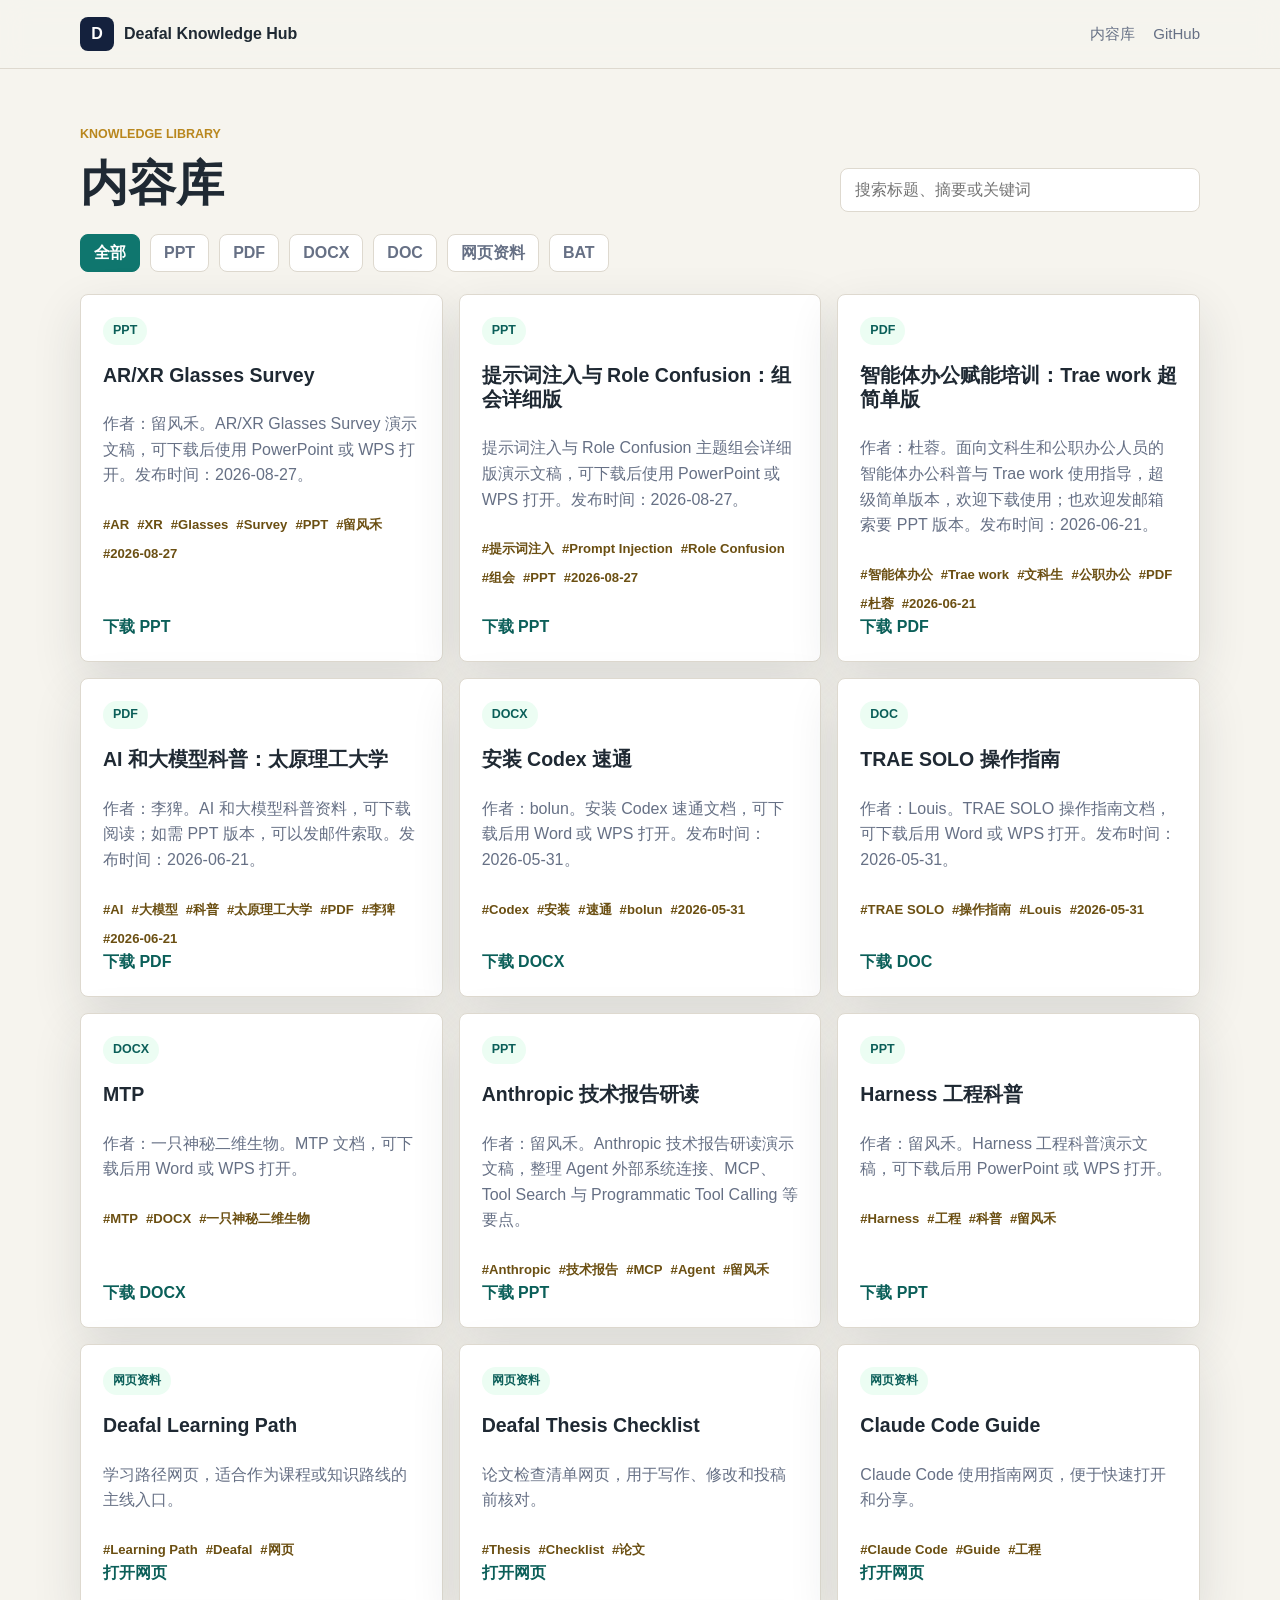
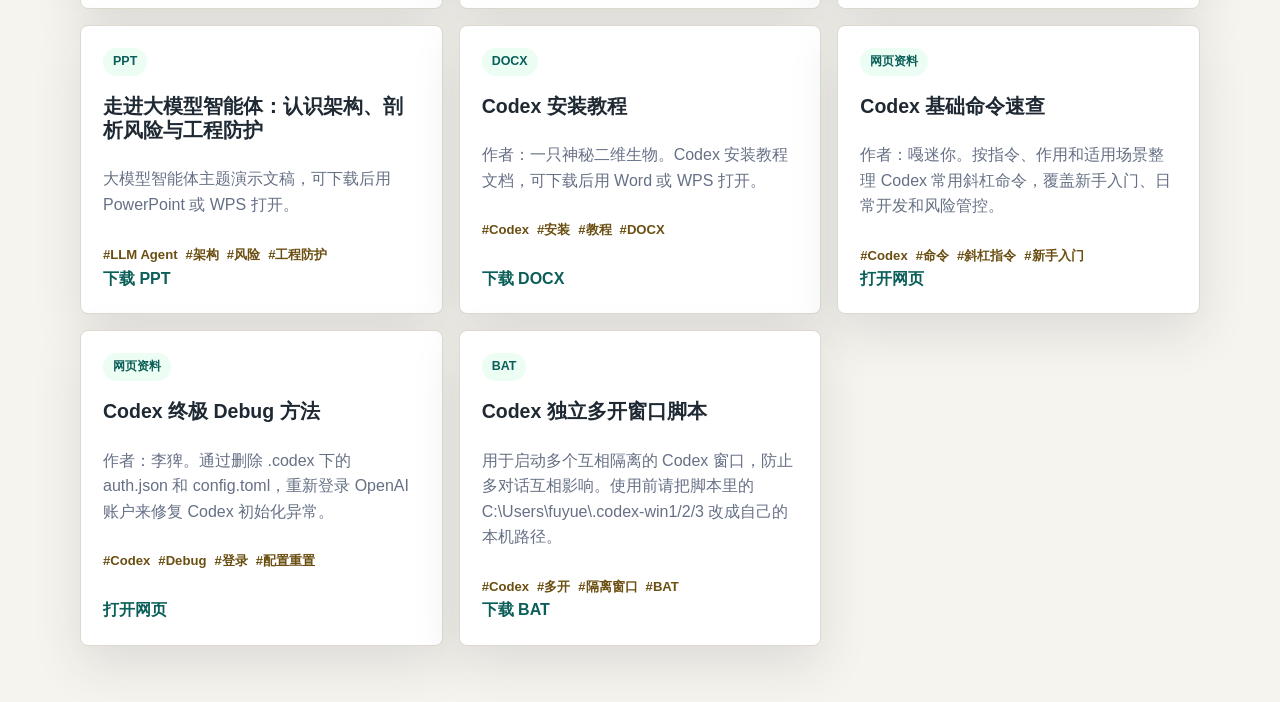
==== index.html @ 6861cbea "Publish AR XR glasses survey presentation" ====
<!doctype html>
<html lang="zh-CN">
  <head>
    <meta charset="utf-8" />
    <meta name="viewport" content="width=device-width, initial-scale=1" />
    <meta
      name="description"
      content="RONGDU Knowledge Hub: a lightweight knowledge publishing website for notes, guides, and research summaries."
    />
    <title>RONGDU Knowledge Hub</title>
    <link rel="stylesheet" href="./styles.css?v=20260827-ar-xr-glasses-survey" />
  </head>
  <body>
    <header class="site-header">
      <nav class="nav" aria-label="主导航">
        <a class="brand" href="#top" aria-label="返回首页">
          <span class="brand-mark">D</span>
          <span>Deafal Knowledge Hub</span>
        </a>
        <div class="nav-links">
          <a href="#articles">内容库</a>
          <a href="https://github.com/RONGDUGithub?tab=repositories" target="_blank" rel="noreferrer">GitHub</a>
        </div>
      </nav>
    </header>

    <main id="top">
      <section class="section articles-section" id="articles" aria-labelledby="articles-title">
        <div class="section-heading">
          <div>
            <p class="eyebrow">Knowledge Library</p>
            <h2 id="articles-title">内容库</h2>
          </div>
          <label class="search">
            <span class="visually-hidden">搜索内容</span>
            <input id="searchInput" type="search" placeholder="搜索标题、摘要或关键词" />
          </label>
        </div>

        <div class="filters" id="categoryFilters" aria-label="分类筛选"></div>
        <div class="article-grid" id="articleGrid"></div>
        <p class="empty-state" id="emptyState" hidden>没有找到匹配的内容。</p>
      </section>
    </main>

    <script src="./script.js?v=20260827-ar-xr-glasses-survey"></script>
  </body>
</html>
---- styles.css ----
:root {
  color-scheme: light;
  --bg: #f6f4ee;
  --surface: #ffffff;
  --text: #1f2933;
  --muted: #667085;
  --line: #ded9cf;
  --accent: #0f766e;
  --accent-strong: #0b5f59;
  --coral: #c8553d;
  --gold: #b9871e;
  --ink: #14213d;
  --shadow: 0 18px 50px rgba(31, 41, 51, 0.12);
}

* {
  box-sizing: border-box;
}

html {
  scroll-behavior: smooth;
}

body {
  margin: 0;
  background: var(--bg);
  color: var(--text);
  font-family:
    Inter, "Segoe UI", "Microsoft YaHei", "PingFang SC", Arial, sans-serif;
  line-height: 1.6;
}

a {
  color: inherit;
  text-decoration: none;
}

.site-header {
  position: sticky;
  top: 0;
  z-index: 10;
  background: rgba(246, 244, 238, 0.9);
  border-bottom: 1px solid var(--line);
  backdrop-filter: blur(14px);
}

.auth-locked {
  overflow: hidden;
}

.auth-locked .site-header,
.auth-locked main,
.auth-locked .footer {
  display: none;
}

.auth-screen {
  position: fixed;
  inset: 0;
  z-index: 50;
  display: grid;
  place-items: center;
  min-height: 100vh;
  padding: 24px;
  background:
    linear-gradient(90deg, rgba(10, 24, 38, 0.84), rgba(10, 24, 38, 0.42)),
    url("https://images.unsplash.com/photo-1516321318423-f06f85e504b3?auto=format&fit=crop&w=1800&q=80");
  background-position: center;
  background-size: cover;
}

.auth-screen[hidden] {
  display: none;
}

.auth-card {
  width: min(440px, 100%);
  padding: 30px;
  background: rgba(255, 255, 255, 0.96);
  border: 1px solid rgba(255, 255, 255, 0.7);
  border-radius: 8px;
  box-shadow: var(--shadow);
}

.auth-card h1 {
  margin: 10px 0;
  color: var(--ink);
  font-size: 2rem;
  line-height: 1.1;
}

.auth-card p {
  color: var(--muted);
}

.auth-card label {
  display: grid;
  gap: 8px;
  margin: 22px 0 16px;
  color: var(--text);
  font-weight: 800;
}

.auth-card input {
  min-height: 46px;
  border: 1px solid var(--line);
  border-radius: 8px;
  padding: 0 12px;
  font: inherit;
}

.auth-card .button {
  width: 100%;
  border: 0;
  cursor: pointer;
  font: inherit;
}

.auth-error {
  margin: 12px 0 0;
  color: #b42318;
  font-weight: 800;
}

.nav {
  display: flex;
  align-items: center;
  justify-content: space-between;
  width: min(1120px, calc(100% - 40px));
  min-height: 68px;
  margin: 0 auto;
  gap: 20px;
}

.brand {
  display: inline-flex;
  align-items: center;
  gap: 10px;
  font-weight: 800;
}

.brand-mark {
  display: grid;
  place-items: center;
  width: 34px;
  height: 34px;
  background: var(--ink);
  color: white;
  border-radius: 8px;
}

.nav-links {
  display: flex;
  align-items: center;
  gap: 18px;
  color: var(--muted);
  font-size: 0.94rem;
}

.nav-links a:hover {
  color: var(--accent-strong);
}

.link-button {
  border: 0;
  background: transparent;
  color: var(--muted);
  cursor: pointer;
  font: inherit;
  padding: 0;
}

.link-button:hover {
  color: var(--accent-strong);
}

.eyebrow {
  margin: 0 0 12px;
  color: var(--gold);
  font-size: 0.78rem;
  font-weight: 800;
  letter-spacing: 0;
  text-transform: uppercase;
}

.button {
  display: inline-flex;
  align-items: center;
  justify-content: center;
  min-height: 46px;
  padding: 0 18px;
  border: 1px solid transparent;
  border-radius: 8px;
  font-weight: 800;
}

.button.primary {
  background: var(--accent);
  color: white;
}

.button.secondary {
  border-color: rgba(255, 255, 255, 0.6);
  color: white;
}

.section {
  width: min(1120px, calc(100% - 40px));
  margin: 0 auto;
  padding: 56px 0;
}

h2 {
  margin: 0;
  font-size: clamp(1.7rem, 4vw, 3rem);
  line-height: 1.14;
}

h3 {
  margin: 8px 0 8px;
  font-size: 1.08rem;
}

.article-card,
.steps li {
  background: var(--surface);
  border: 1px solid var(--line);
  border-radius: 8px;
  box-shadow: var(--shadow);
}

.article-card p,
.steps span {
  color: var(--muted);
}

.metric {
  color: var(--coral);
  font-weight: 900;
}

.section-heading {
  display: flex;
  align-items: end;
  justify-content: space-between;
  gap: 20px;
  margin-bottom: 22px;
}

.search {
  width: min(360px, 100%);
}

.search input {
  width: 100%;
  min-height: 44px;
  border: 1px solid var(--line);
  border-radius: 8px;
  padding: 0 14px;
  color: var(--text);
  font: inherit;
}

.filters {
  display: flex;
  flex-wrap: wrap;
  gap: 10px;
  margin-bottom: 22px;
}

.filter-button {
  min-height: 38px;
  border: 1px solid var(--line);
  border-radius: 8px;
  padding: 0 13px;
  background: var(--surface);
  color: var(--muted);
  cursor: pointer;
  font: inherit;
  font-weight: 750;
}

.filter-button.active {
  background: var(--accent);
  border-color: var(--accent);
  color: white;
}

.article-grid {
  display: grid;
  grid-template-columns: repeat(3, minmax(0, 1fr));
  gap: 16px;
}

.article-card {
  display: flex;
  min-height: 260px;
  flex-direction: column;
  padding: 22px;
}

.article-card .category {
  width: fit-content;
  border-radius: 999px;
  background: #ecfdf3;
  color: var(--accent-strong);
  padding: 4px 10px;
  font-size: 0.78rem;
  font-weight: 850;
}

.article-card h3 {
  margin-top: 18px;
  font-size: 1.22rem;
  line-height: 1.25;
}

.article-card p {
  margin-bottom: 18px;
}

.article-card a {
  margin-top: auto;
  color: var(--accent-strong);
  font-weight: 850;
}

.tags {
  display: flex;
  flex-wrap: wrap;
  gap: 8px;
  margin-top: 8px;
}

.tag {
  color: #6b4f12;
  font-size: 0.82rem;
  font-weight: 750;
}

.empty-state {
  margin: 24px 0 0;
  color: var(--muted);
}

.visually-hidden {
  position: absolute;
  width: 1px;
  height: 1px;
  padding: 0;
  margin: -1px;
  overflow: hidden;
  clip: rect(0, 0, 0, 0);
  white-space: nowrap;
  border: 0;
}

@media (max-width: 840px) {
  .nav,
  .section,
  .footer {
    width: min(100% - 28px, 1120px);
  }

  .nav {
    align-items: flex-start;
    flex-direction: column;
    padding: 14px 0;
  }

  .nav-links {
    width: 100%;
    justify-content: space-between;
  }

  .section-heading {
    grid-template-columns: 1fr;
  }

  .section-heading {
    display: grid;
    align-items: start;
  }

  .article-grid {
    grid-template-columns: 1fr;
  }
}
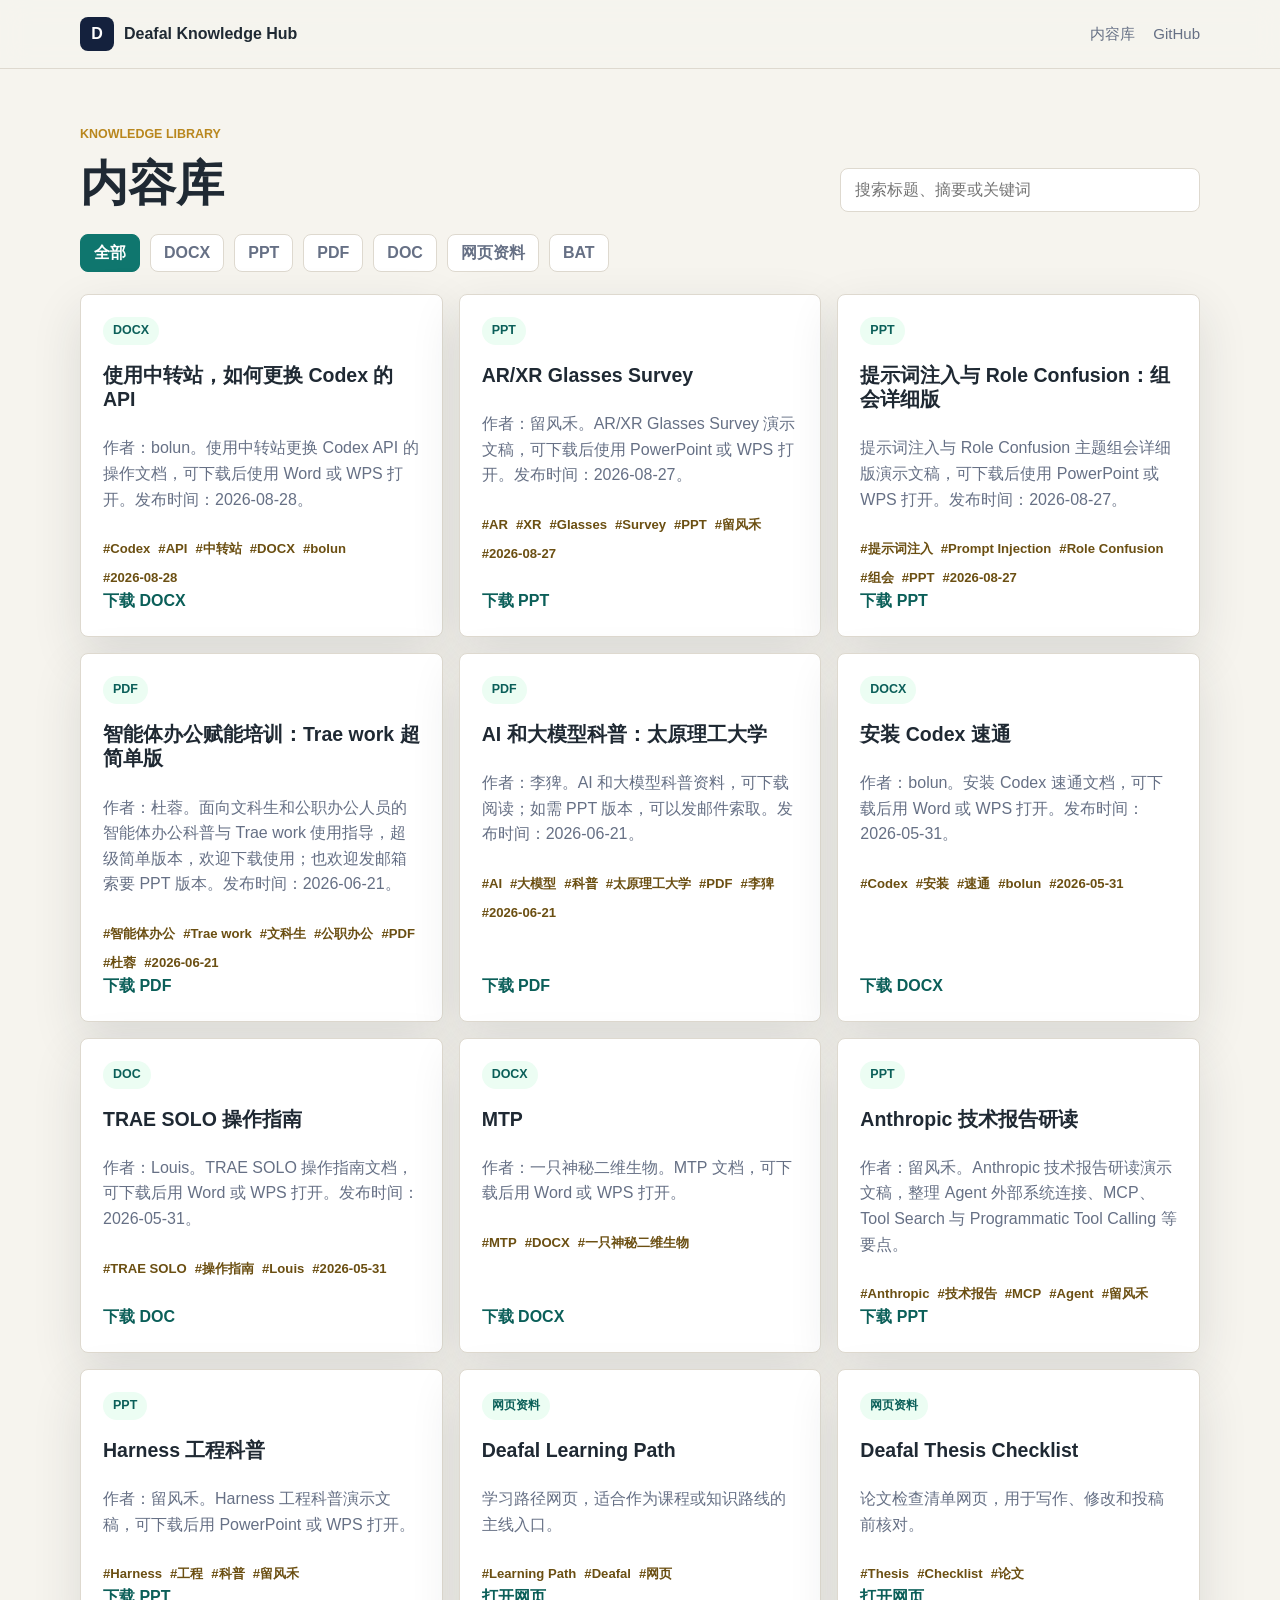
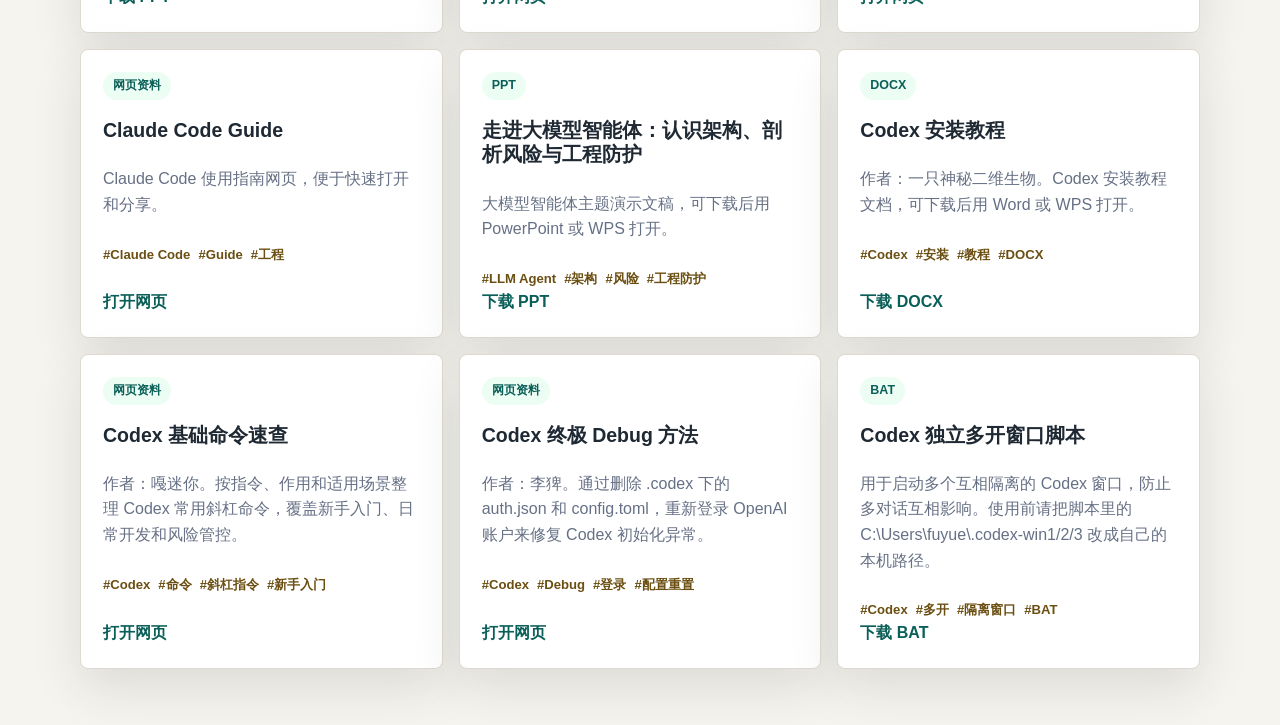
==== commit 26d38df6: "Publish Codex API relay guide" ====
--- a/index.html
+++ b/index.html
@@ -8,7 +8,7 @@
       content="RONGDU Knowledge Hub: a lightweight knowledge publishing website for notes, guides, and research summaries."
     />
     <title>RONGDU Knowledge Hub</title>
-    <link rel="stylesheet" href="./styles.css?v=20260827-ar-xr-glasses-survey" />
+    <link rel="stylesheet" href="./styles.css?v=20260828-codex-api-relay-docx" />
   </head>
   <body>
     <header class="site-header">
@@ -43,6 +43,6 @@
       </section>
     </main>
 
-    <script src="./script.js?v=20260827-ar-xr-glasses-survey"></script>
+    <script src="./script.js?v=20260828-codex-api-relay-docx"></script>
   </body>
 </html>
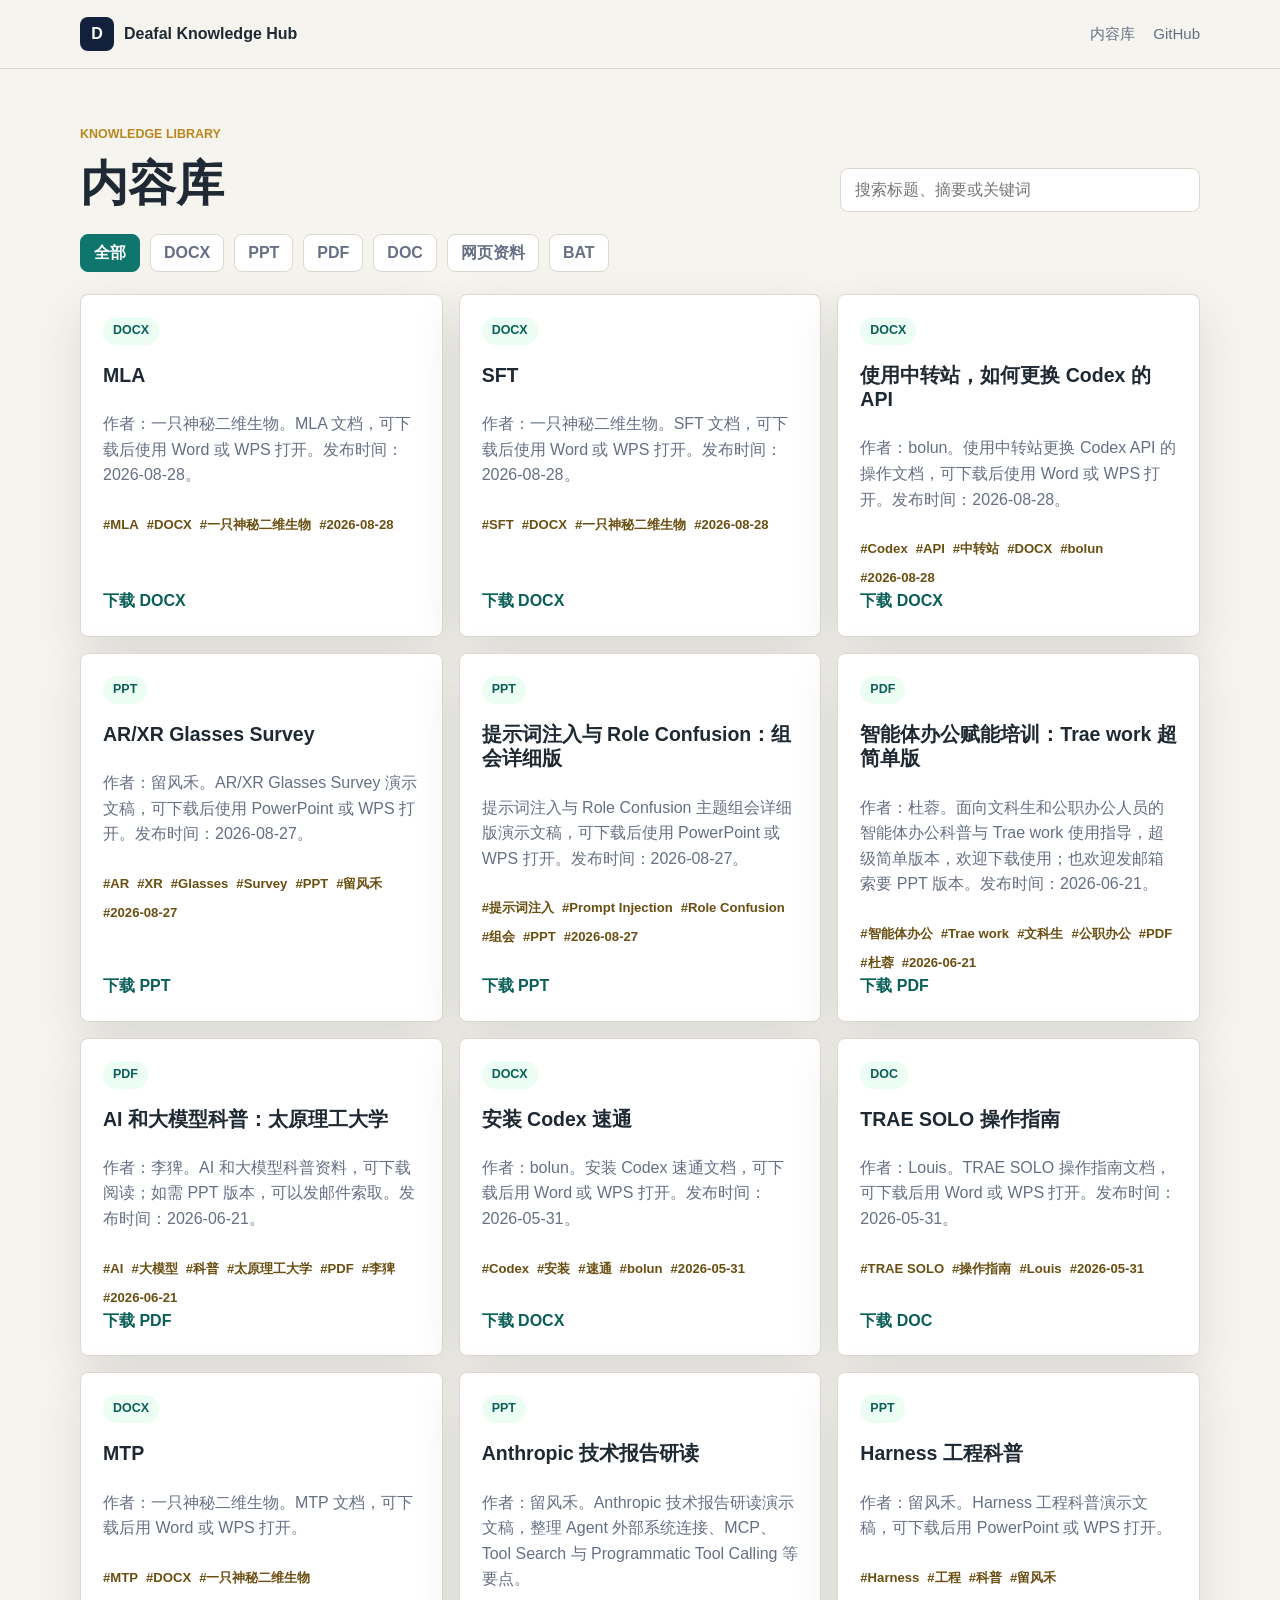
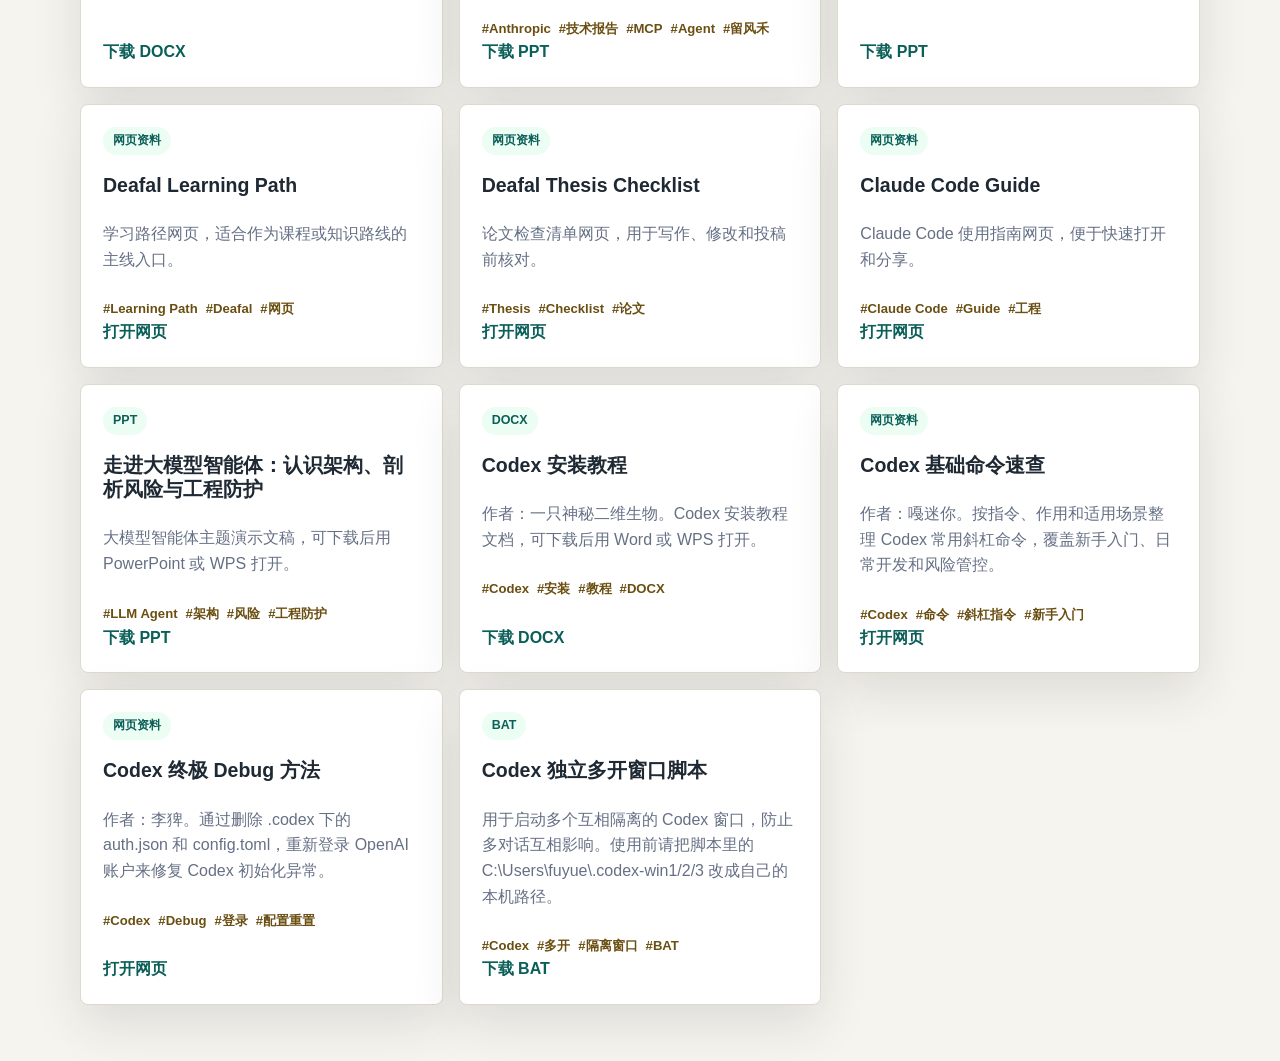
==== commit 51b8f86b: "Publish MLA and SFT documents" ====
--- a/index.html
+++ b/index.html
@@ -8,7 +8,7 @@
       content="RONGDU Knowledge Hub: a lightweight knowledge publishing website for notes, guides, and research summaries."
     />
     <title>RONGDU Knowledge Hub</title>
-    <link rel="stylesheet" href="./styles.css?v=20260828-codex-api-relay-docx" />
+    <link rel="stylesheet" href="./styles.css?v=20260828-mla-sft-docx" />
   </head>
   <body>
     <header class="site-header">
@@ -43,6 +43,6 @@
       </section>
     </main>
 
-    <script src="./script.js?v=20260828-codex-api-relay-docx"></script>
+    <script src="./script.js?v=20260828-mla-sft-docx"></script>
   </body>
 </html>
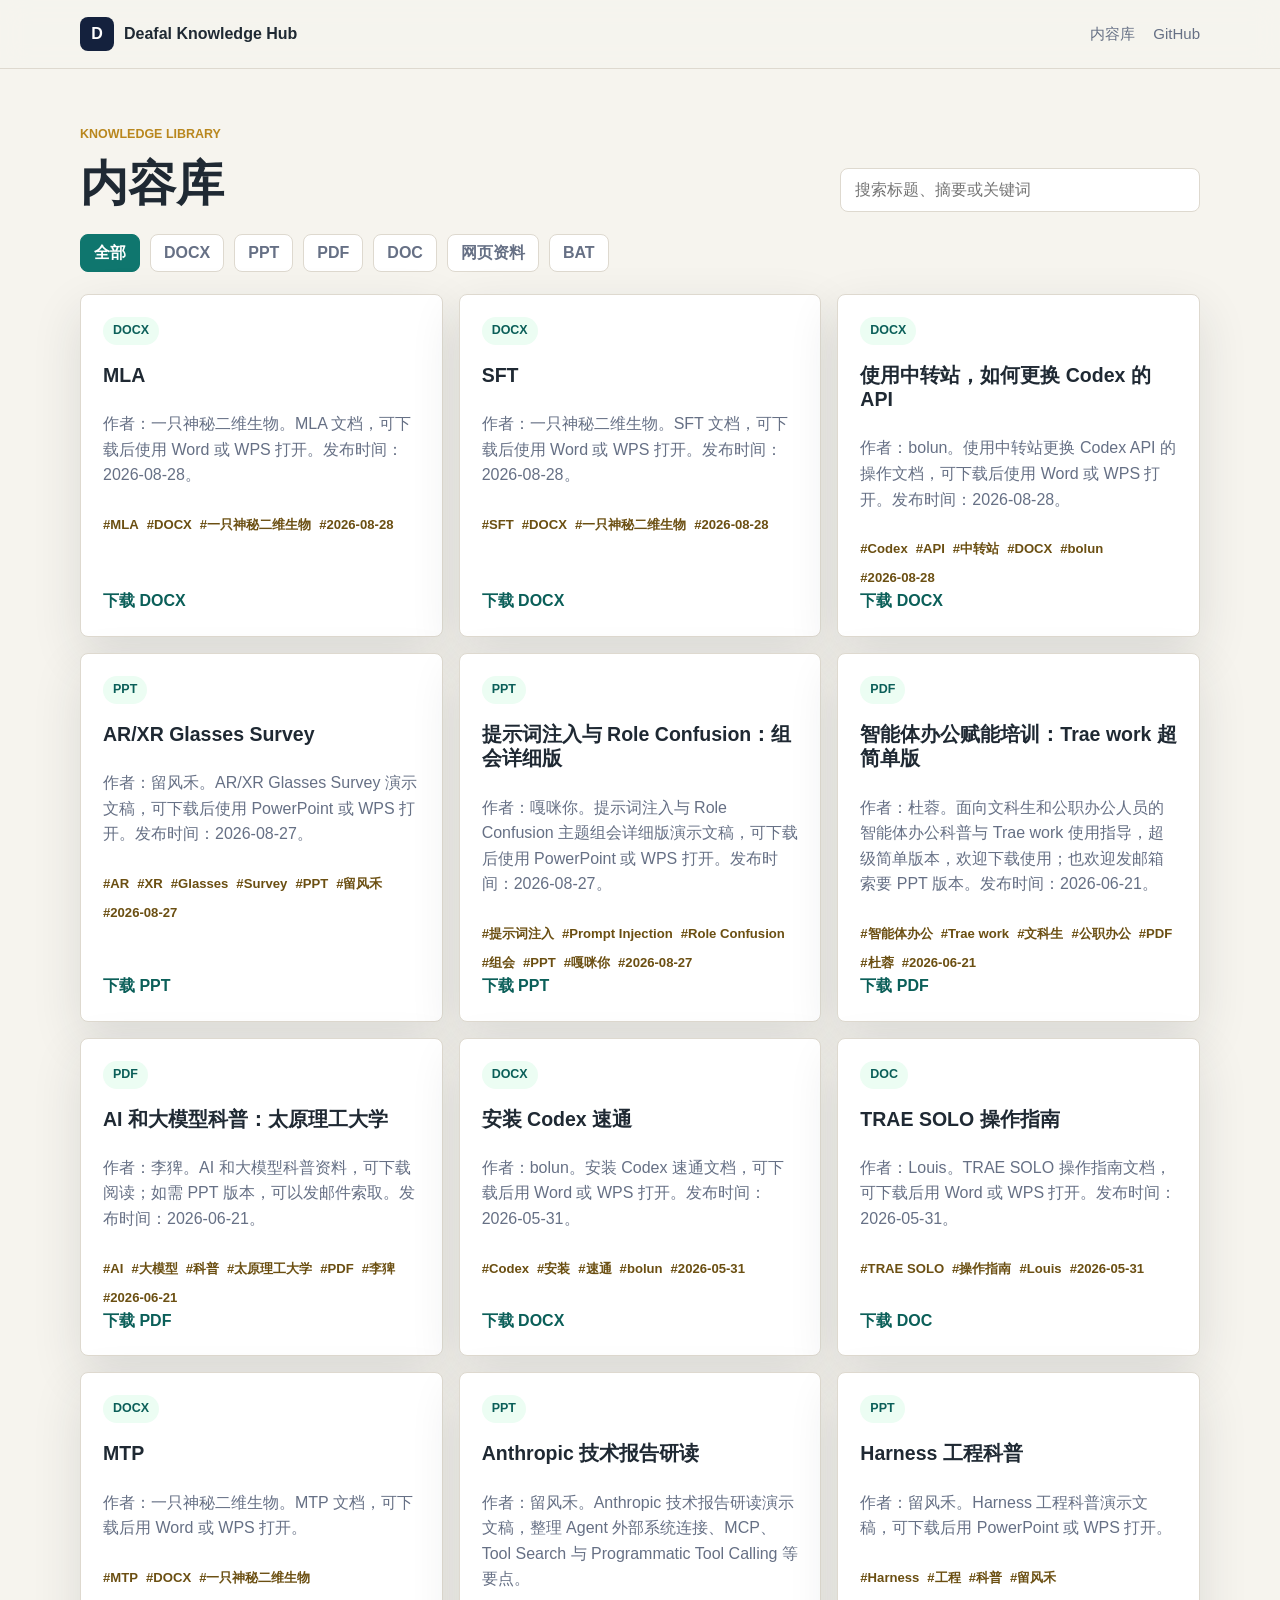
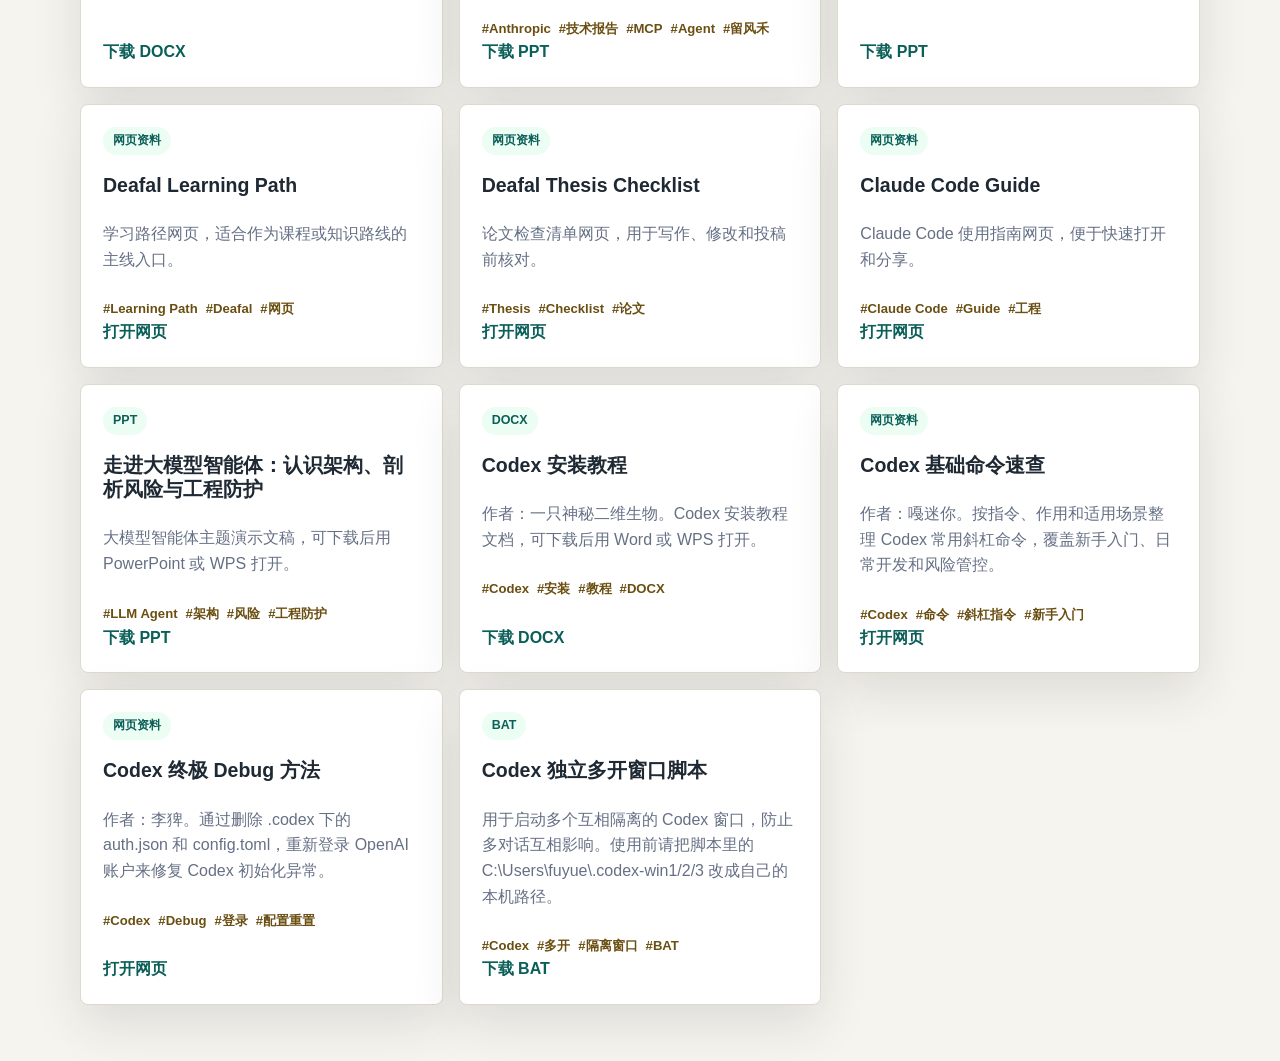
==== commit 23389d7e: "Add author to prompt injection presentation" ====
--- a/index.html
+++ b/index.html
@@ -8,7 +8,7 @@
       content="RONGDU Knowledge Hub: a lightweight knowledge publishing website for notes, guides, and research summaries."
     />
     <title>RONGDU Knowledge Hub</title>
-    <link rel="stylesheet" href="./styles.css?v=20260828-mla-sft-docx" />
+    <link rel="stylesheet" href="./styles.css?v=20260828-prompt-injection-author" />
   </head>
   <body>
     <header class="site-header">
@@ -43,6 +43,6 @@
       </section>
     </main>
 
-    <script src="./script.js?v=20260828-mla-sft-docx"></script>
+    <script src="./script.js?v=20260828-prompt-injection-author"></script>
   </body>
 </html>
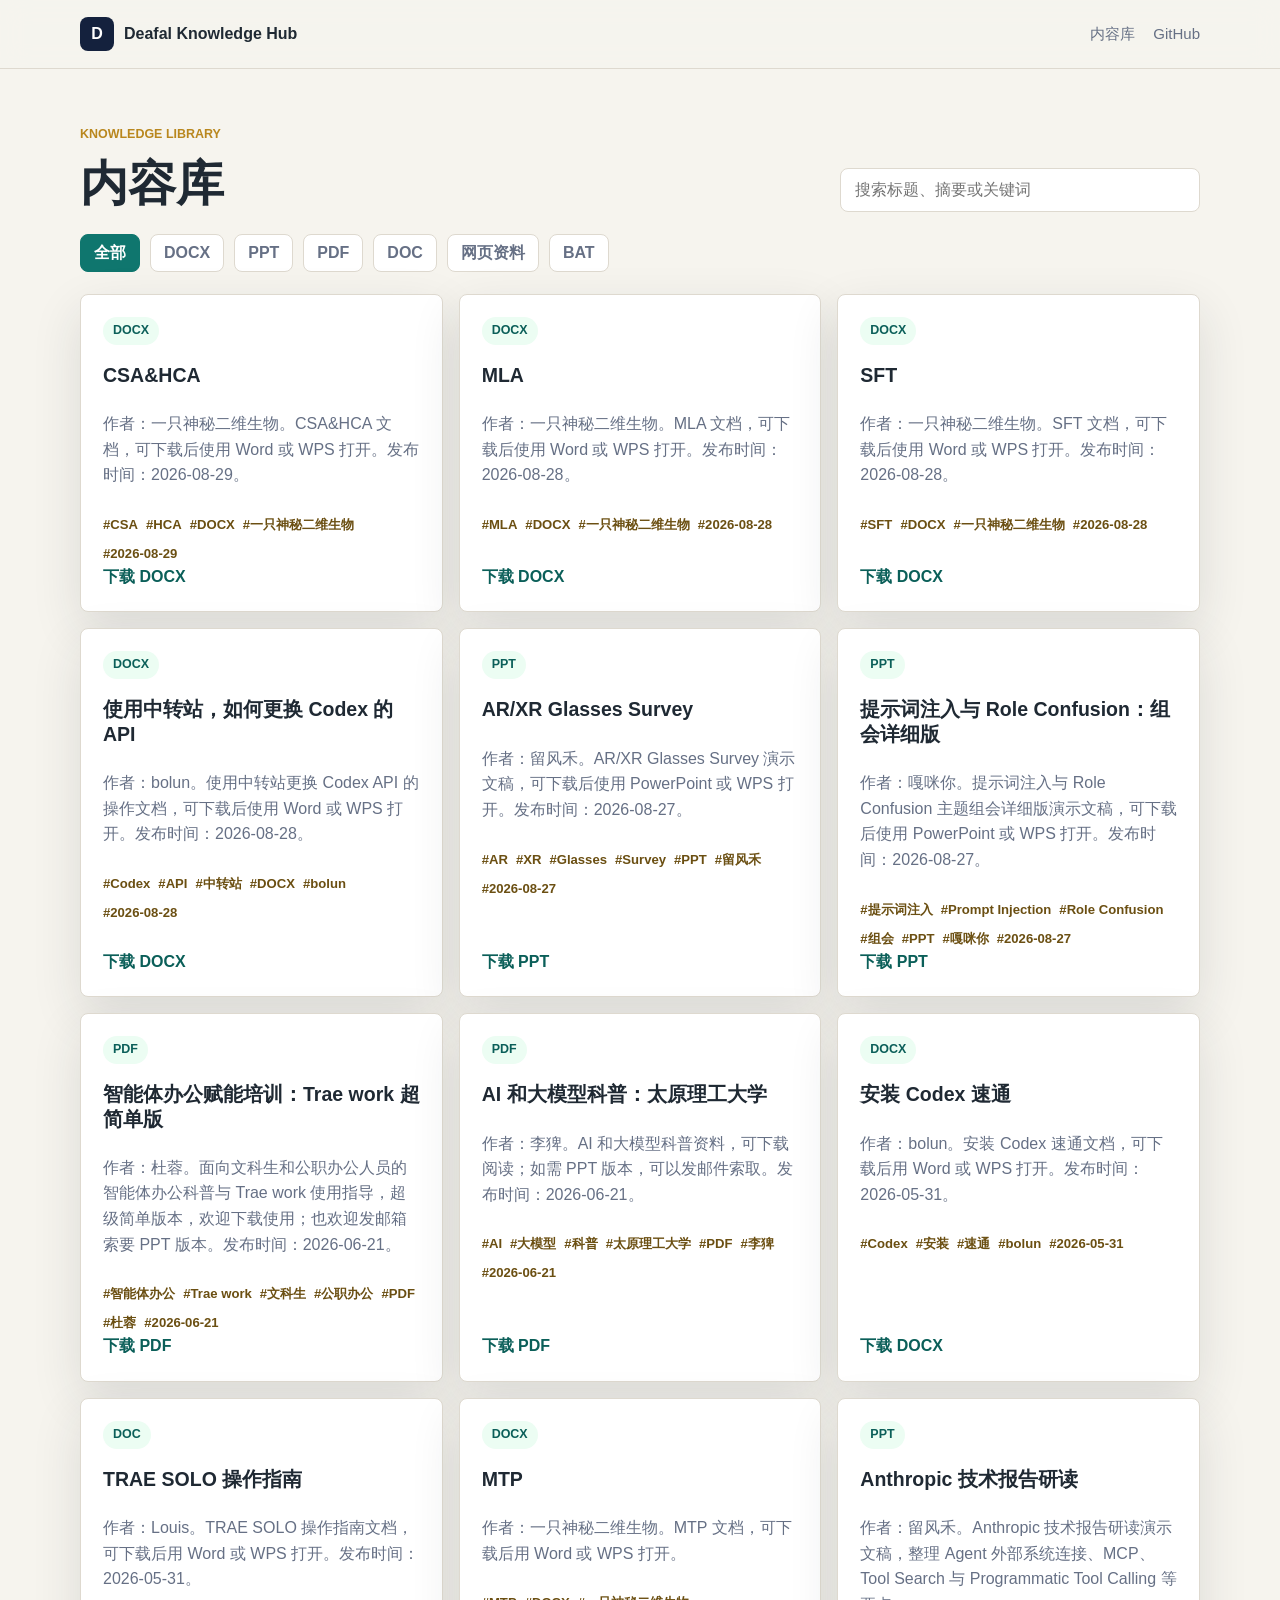
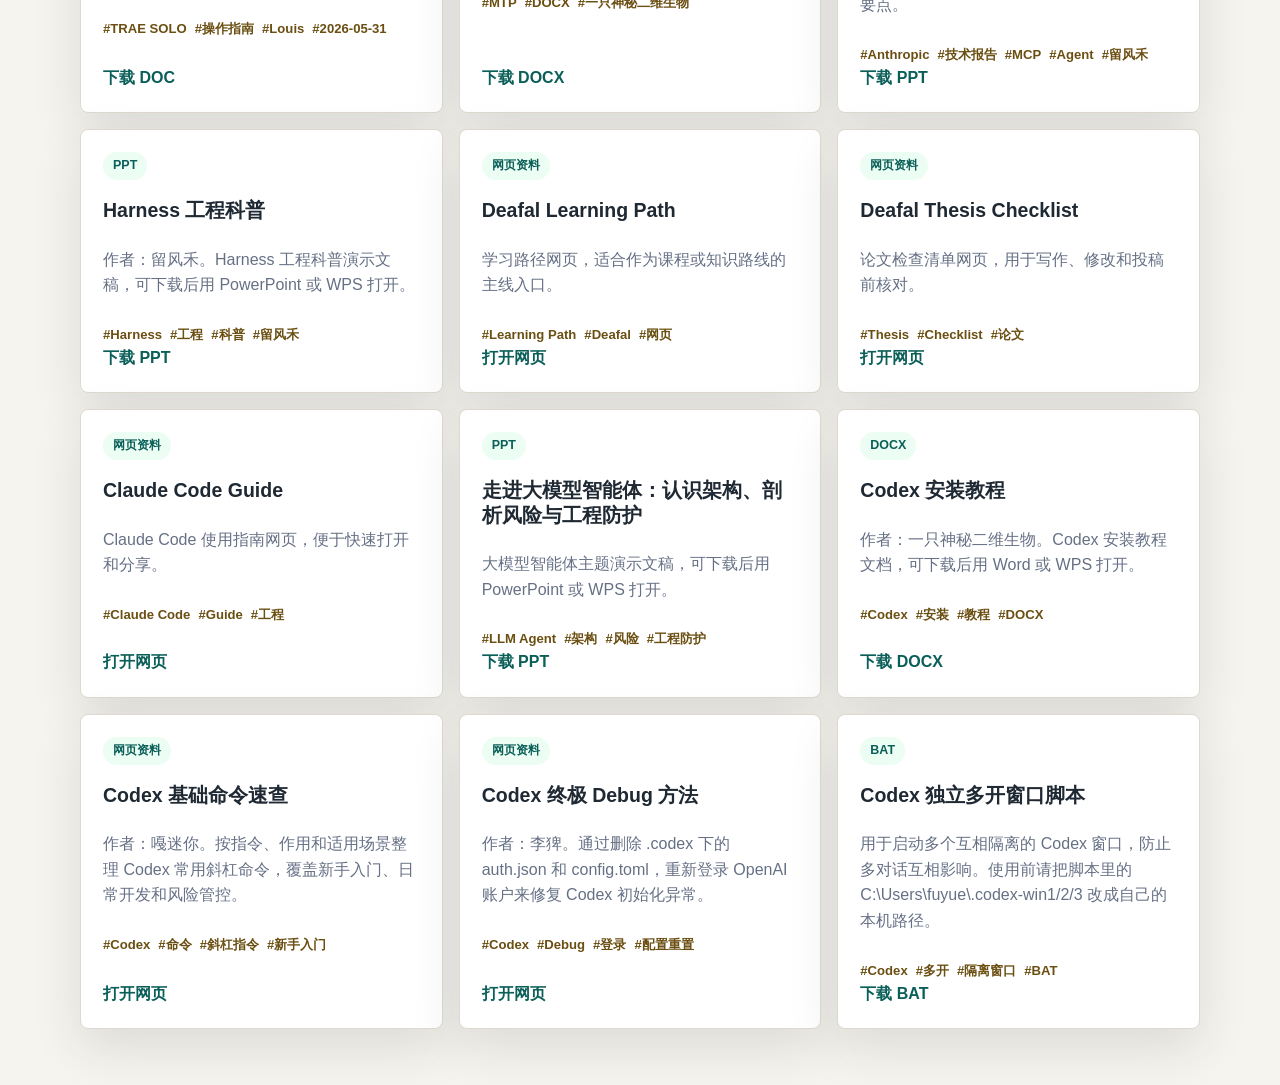
==== commit b5bb1930: "Publish CSA HCA document" ====
--- a/index.html
+++ b/index.html
@@ -8,7 +8,7 @@
       content="RONGDU Knowledge Hub: a lightweight knowledge publishing website for notes, guides, and research summaries."
     />
     <title>RONGDU Knowledge Hub</title>
-    <link rel="stylesheet" href="./styles.css?v=20260828-prompt-injection-author" />
+    <link rel="stylesheet" href="./styles.css?v=20260829-csa-hca-docx" />
   </head>
   <body>
     <header class="site-header">
@@ -43,6 +43,6 @@
       </section>
     </main>
 
-    <script src="./script.js?v=20260828-prompt-injection-author"></script>
+    <script src="./script.js?v=20260829-csa-hca-docx"></script>
   </body>
 </html>
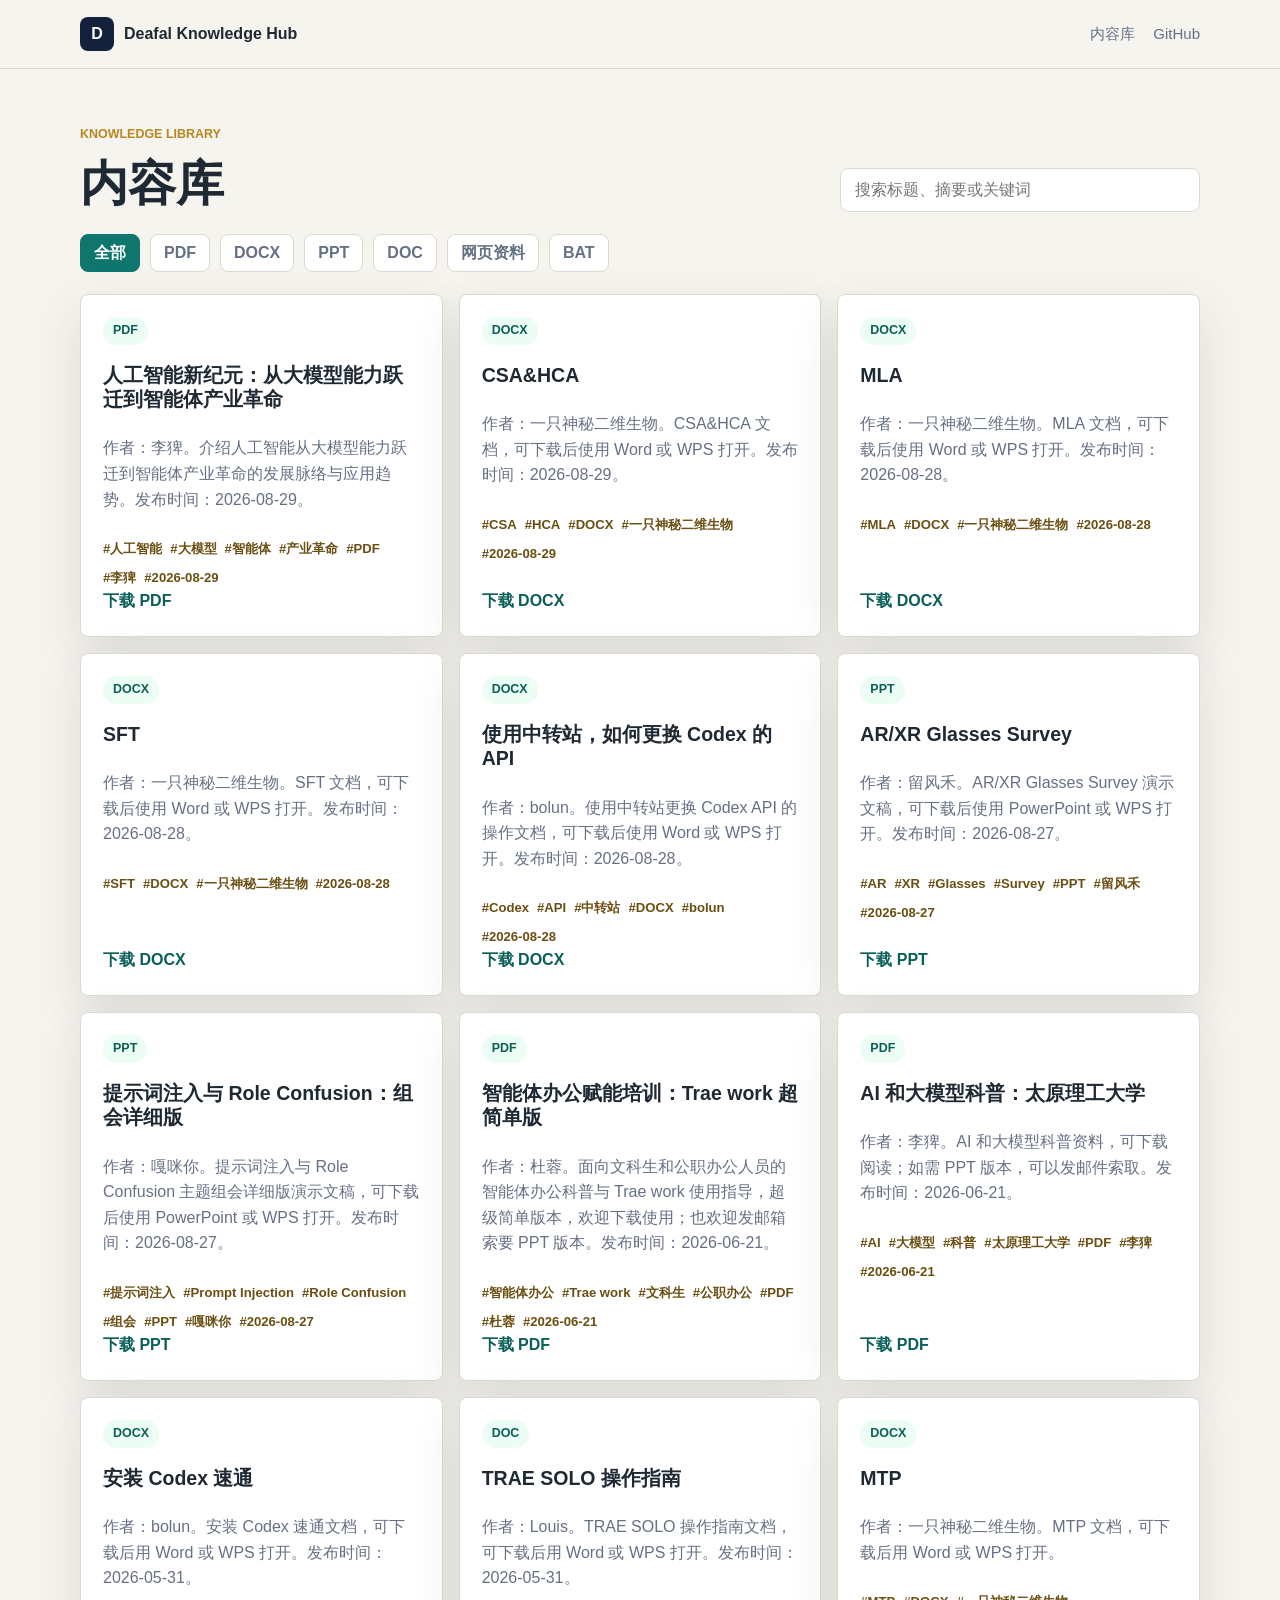
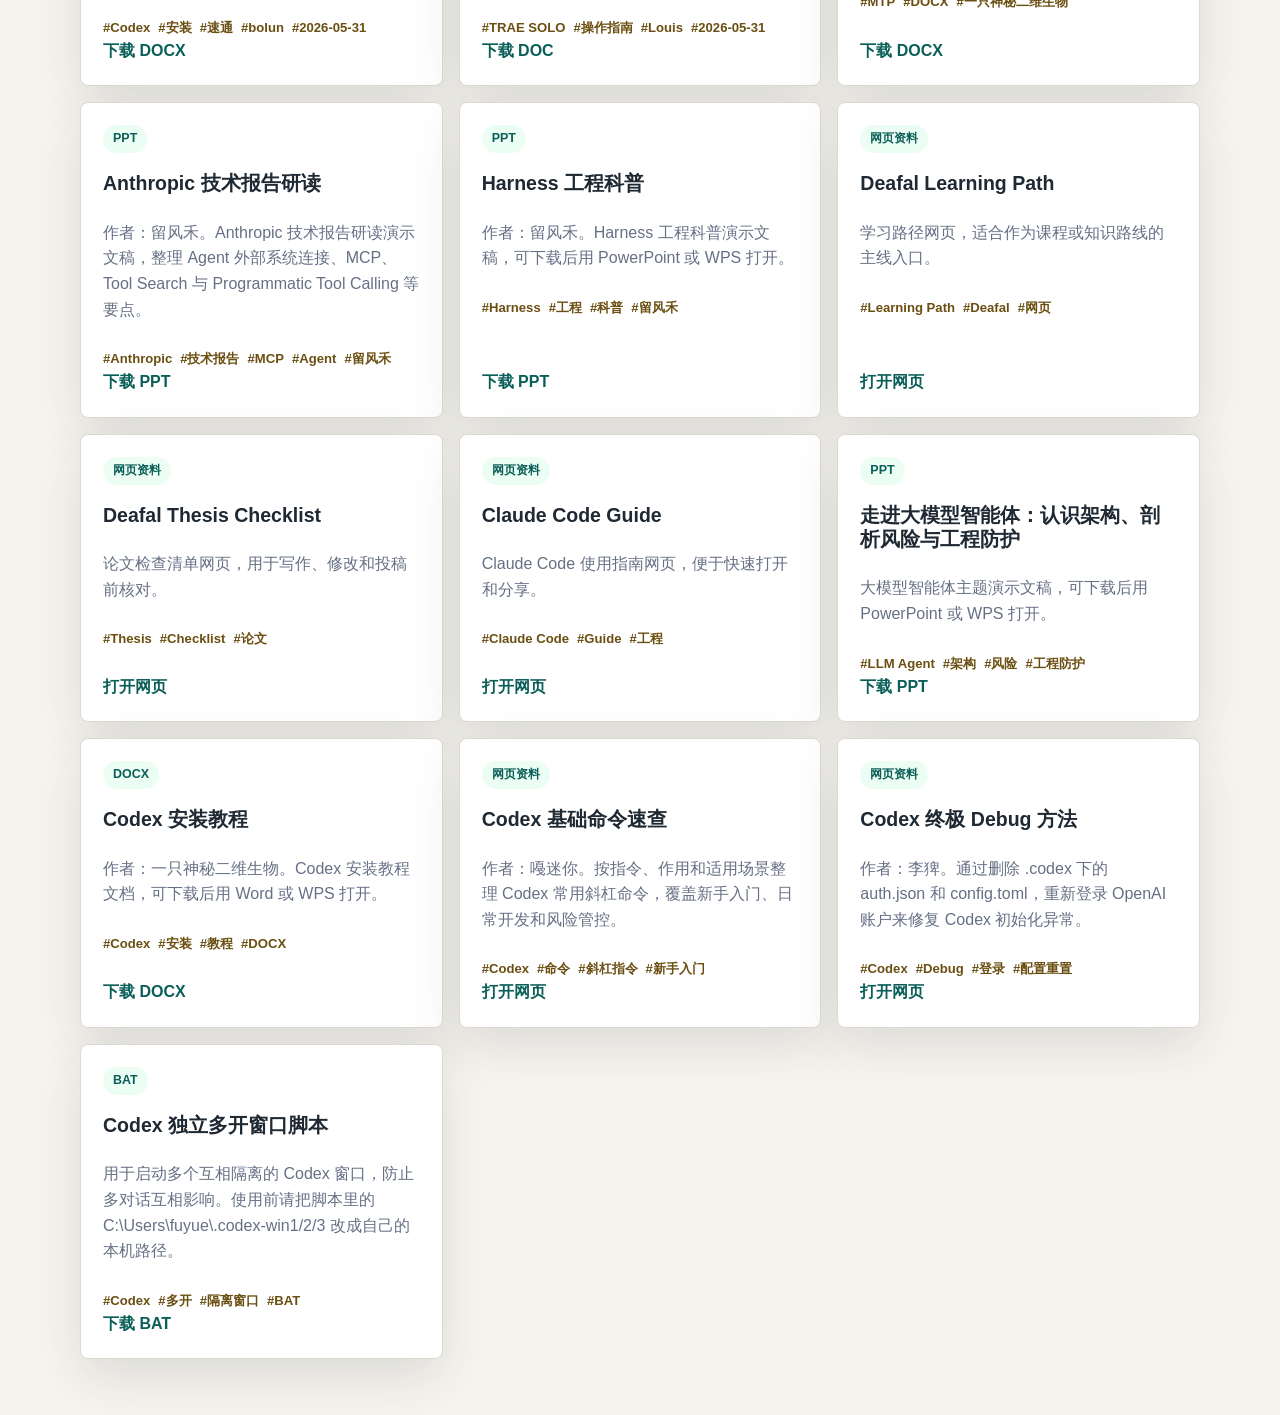
==== commit c85f9506: "Publish AI new era presentation PDF" ====
--- a/index.html
+++ b/index.html
@@ -8,7 +8,7 @@
       content="RONGDU Knowledge Hub: a lightweight knowledge publishing website for notes, guides, and research summaries."
     />
     <title>RONGDU Knowledge Hub</title>
-    <link rel="stylesheet" href="./styles.css?v=20260829-csa-hca-docx" />
+    <link rel="stylesheet" href="./styles.css?v=20260829-ai-new-era-pdf" />
   </head>
   <body>
     <header class="site-header">
@@ -43,6 +43,6 @@
       </section>
     </main>
 
-    <script src="./script.js?v=20260829-csa-hca-docx"></script>
+    <script src="./script.js?v=20260829-ai-new-era-pdf"></script>
   </body>
 </html>
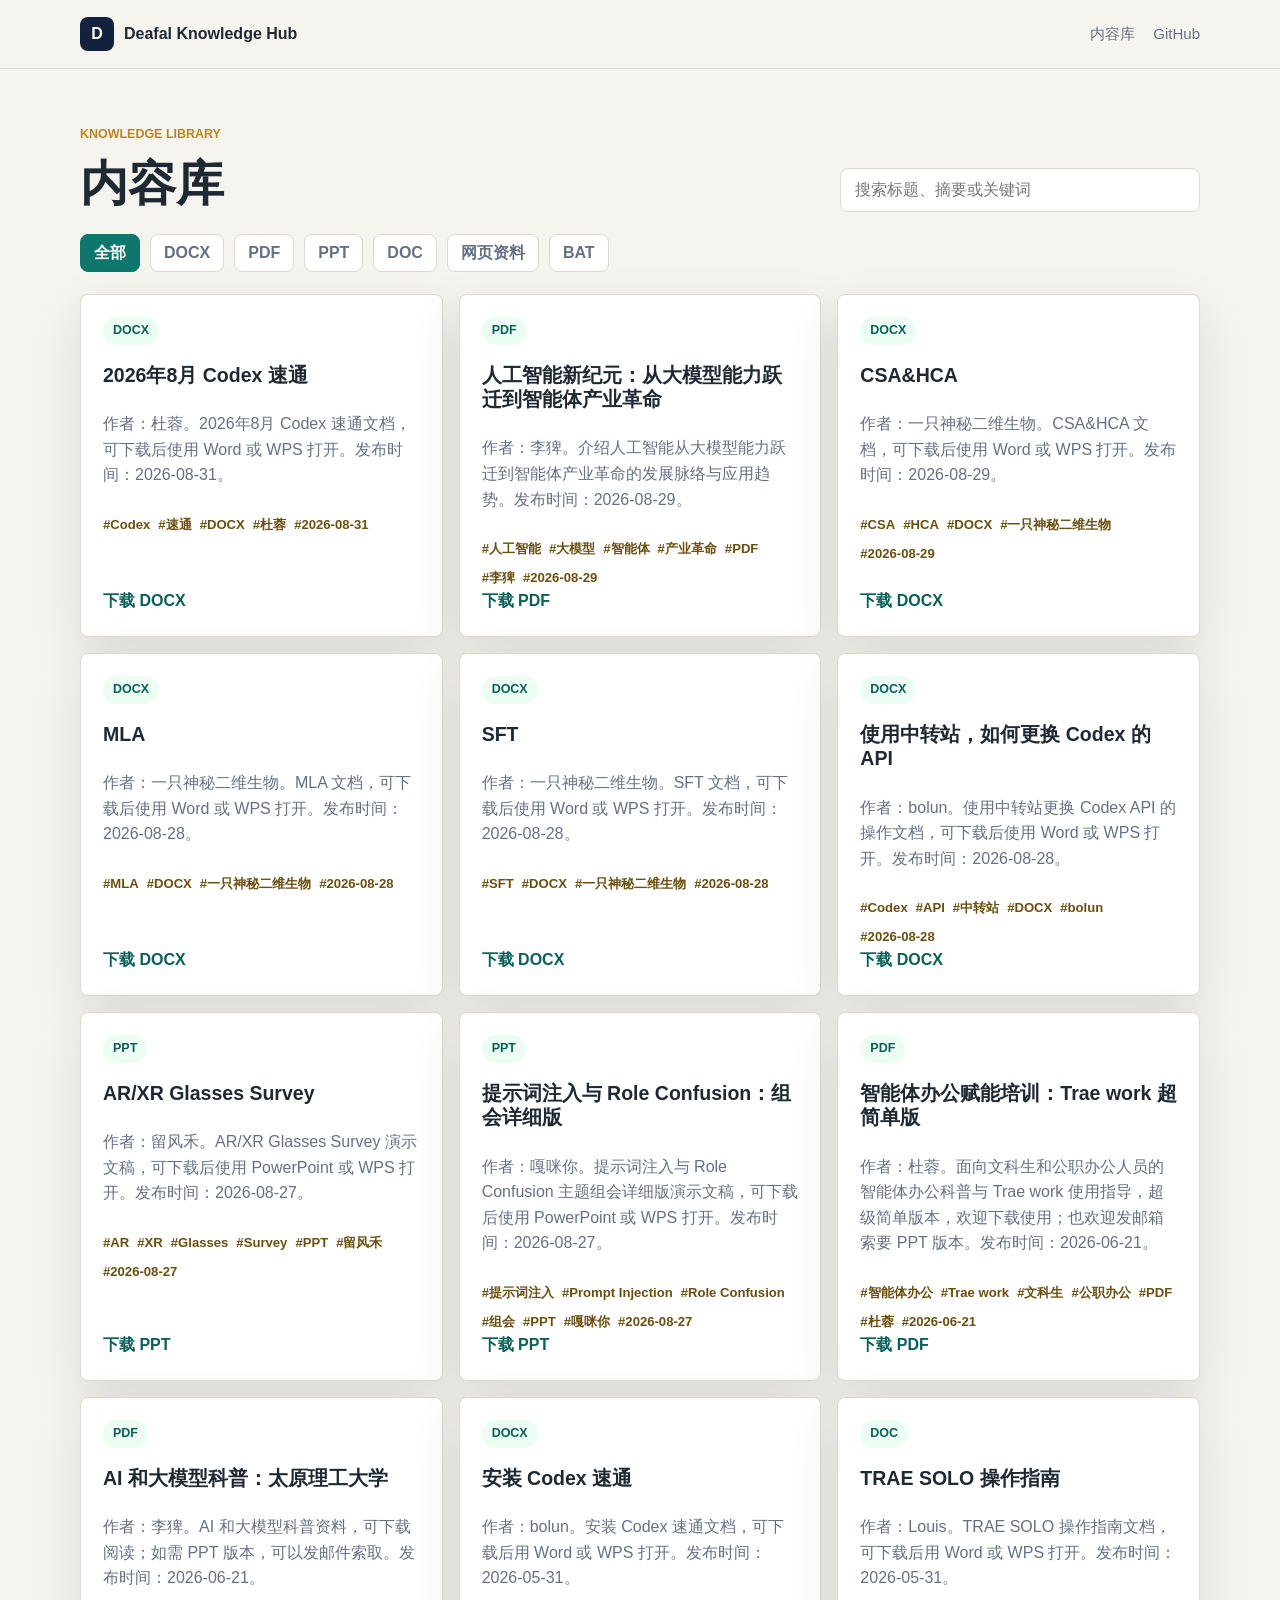
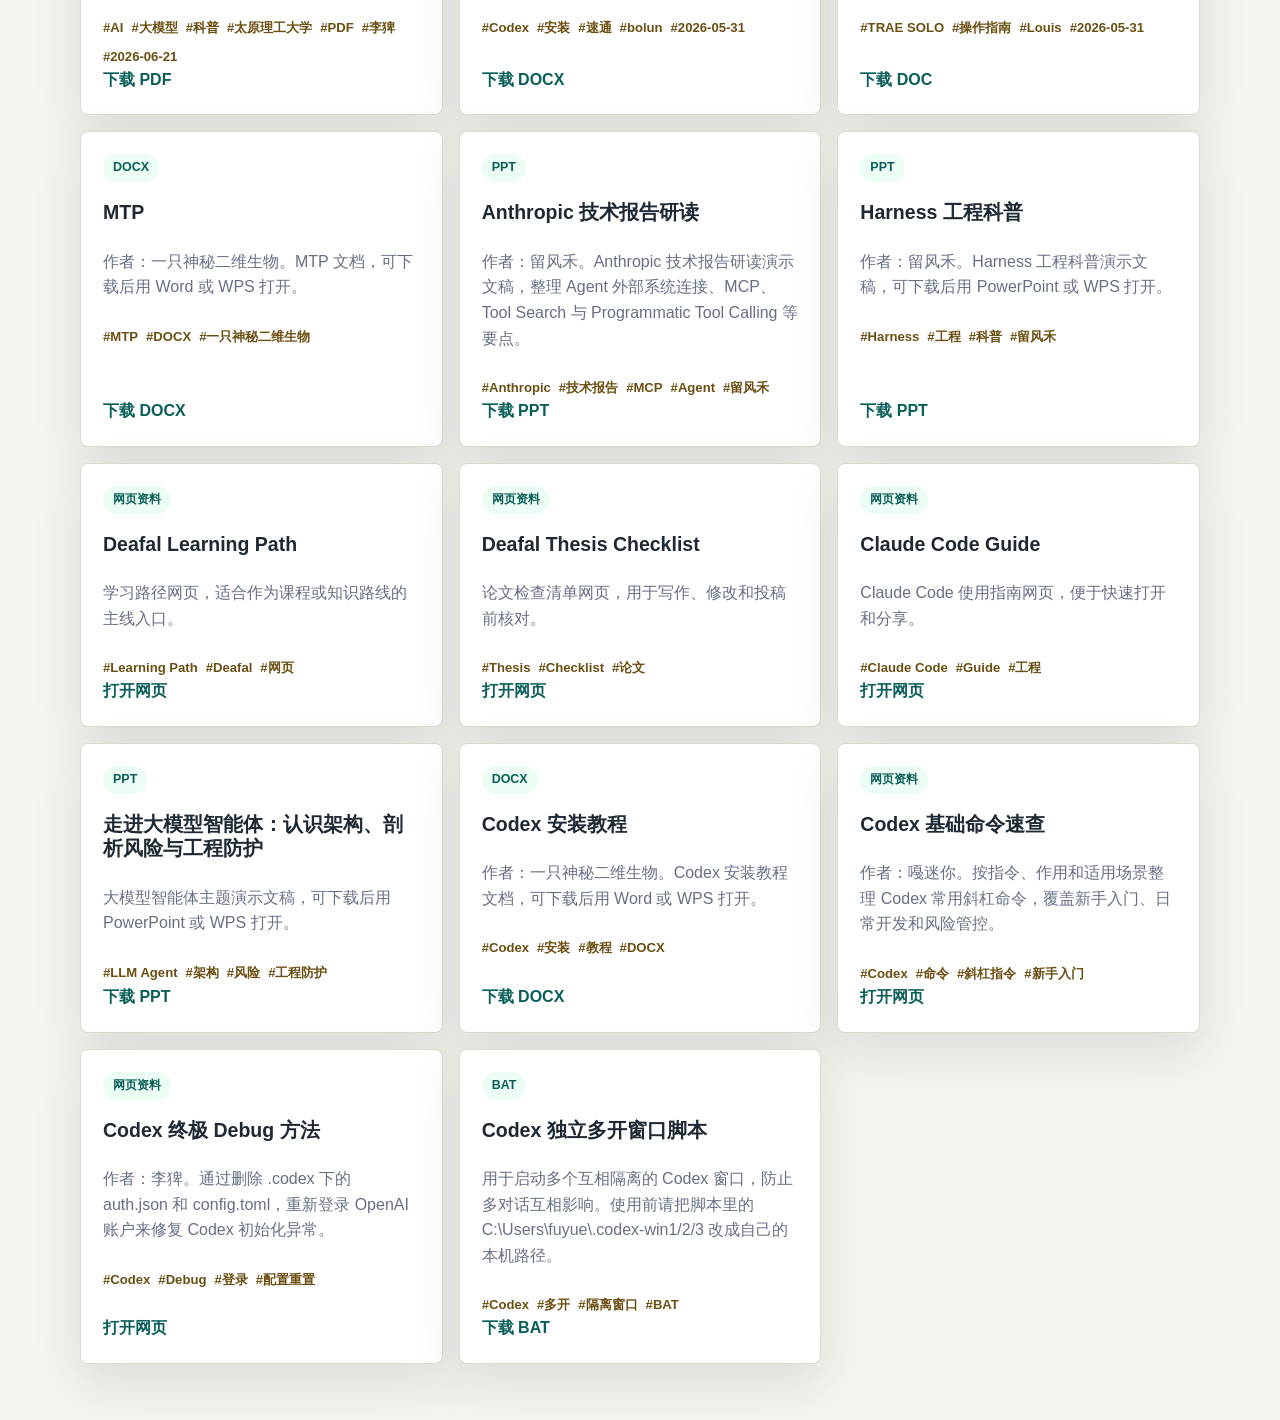
==== commit 63f75f2a: "Publish August Codex quickstart guide" ====
--- a/index.html
+++ b/index.html
@@ -8,7 +8,7 @@
       content="RONGDU Knowledge Hub: a lightweight knowledge publishing website for notes, guides, and research summaries."
     />
     <title>RONGDU Knowledge Hub</title>
-    <link rel="stylesheet" href="./styles.css?v=20260829-ai-new-era-pdf" />
+    <link rel="stylesheet" href="./styles.css?v=20260831-codex-quickstart-durong" />
   </head>
   <body>
     <header class="site-header">
@@ -43,6 +43,6 @@
       </section>
     </main>
 
-    <script src="./script.js?v=20260829-ai-new-era-pdf"></script>
+    <script src="./script.js?v=20260831-codex-quickstart-durong"></script>
   </body>
 </html>
